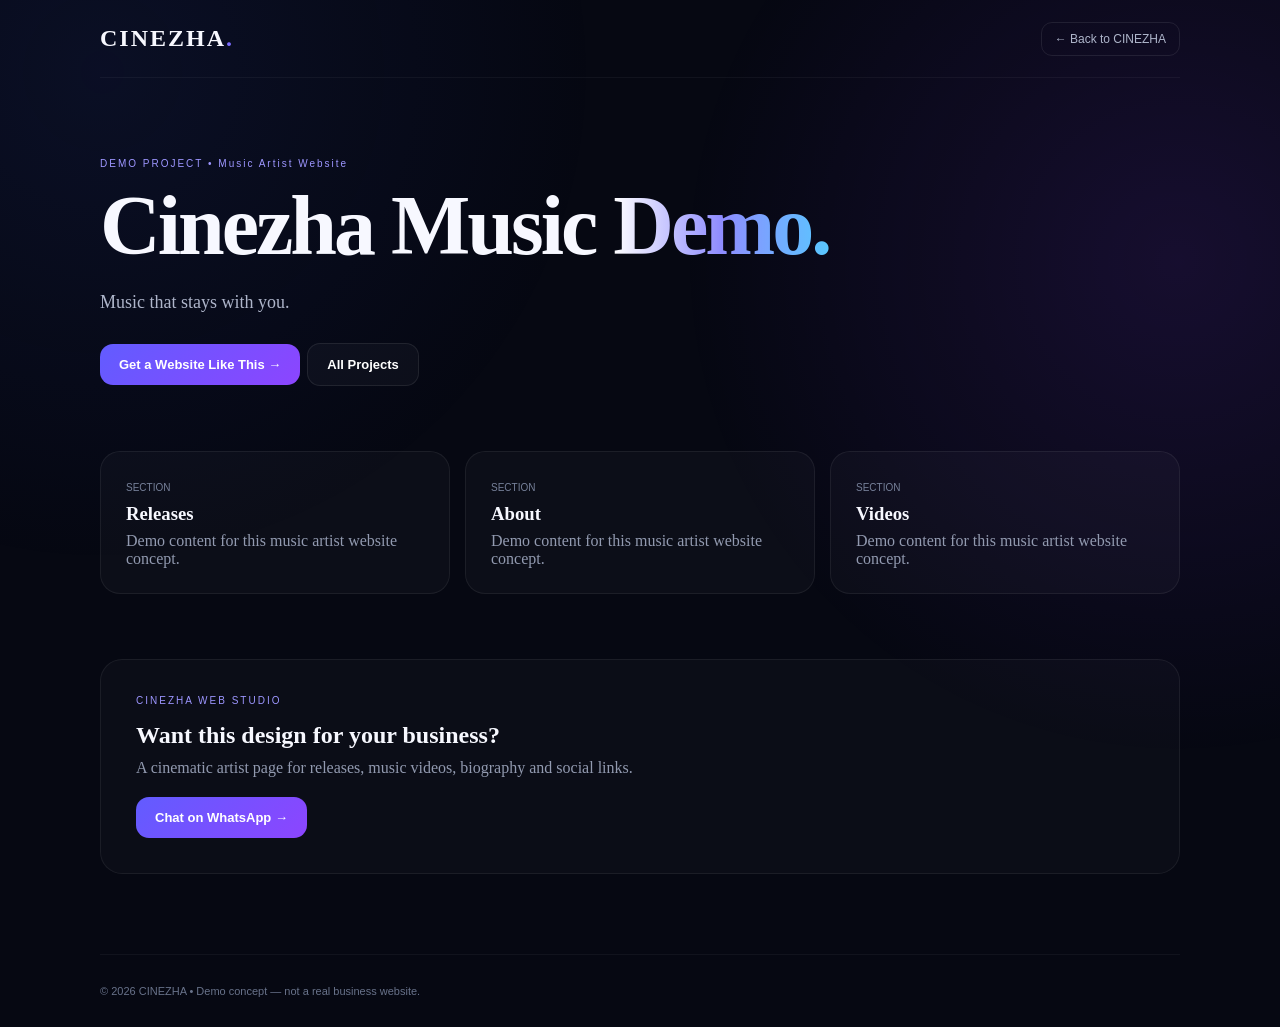
==== demos/cinezha-music.html @ 202209f2 "Add files via upload" ====
<!DOCTYPE html>
<html lang="en"><head><meta charset="UTF-8"><meta name="viewport" content="width=device-width,initial-scale=1">
<title>Cinezha Music — CINEZHA Demo</title>
<style>
*{box-sizing:border-box;margin:0;padding:0}body{font-family:inherit;background:#060812;color:#f7f8ff;min-height:100vh}
body:before{content:"";position:fixed;inset:-20%;z-index:-1;background:radial-gradient(circle at 20% 20%,#283da522,transparent 28%),radial-gradient(circle at 80% 35%,#8b38ff20,transparent 30%)}
.wrap{width:min(1080px,92%);margin:auto}header{height:78px;display:flex;align-items:center;justify-content:space-between;border-bottom:1px solid #ffffff0c}
.logo{font-size:24px;font-weight:900;letter-spacing:2px}.logo span{color:#7c6cff}
.back{font-family:Inter,Arial,sans-serif;color:#aeb5ca;text-decoration:none;font-size:12px;border:1px solid #ffffff16;padding:9px 13px;border-radius:11px}
main{padding:80px 0}.tag{font-family:Inter,Arial,sans-serif;color:#9d96ff;font-size:10px;letter-spacing:2px;margin-bottom:16px}
h1{font-size:clamp(48px,9vw,84px);line-height:.98;letter-spacing:-3px;max-width:850px}
.gradient{background:linear-gradient(90deg,#fff,#8f8cff,#59c7ff);-webkit-background-clip:text;color:transparent}
.lead{font-size:18px;color:#aeb5ca;max-width:620px;margin:25px 0 30px}
.btn{display:inline-block;padding:13px 19px;border-radius:13px;text-decoration:none;font-family:Inter,Arial,sans-serif;font-weight:700;font-size:13px;margin-right:7px}
.primary{background:linear-gradient(135deg,#625cff,#8c45ff);color:#fff}.secondary{background:#ffffff08;border:1px solid #ffffff15;color:#fff}
.grid{display:grid;grid-template-columns:repeat(3,1fr);gap:15px;margin-top:65px}.card{padding:25px;border-radius:20px;border:1px solid #ffffff10;background:#ffffff07}
.card span{font-family:Inter,Arial,sans-serif;color:#77819a;font-size:10px}.card h3{margin-top:8px}
footer{padding:30px 0;color:#68728a;font-family:Inter,Arial,sans-serif;font-size:11px;border-top:1px solid #ffffff0c}
@media(max-width:700px){main{padding:55px 0}.grid{grid-template-columns:1fr}h1{letter-spacing:-2px}}
</style></head>
<body><header class="wrap"><div class="logo">CINEZHA<span>.</span></div><a class="back" href="../index.html">← Back to CINEZHA</a></header>
<main class="wrap"><div class="tag">DEMO PROJECT • Music Artist Website</div><h1>Cinezha Music <span class="gradient">Demo.</span></h1>
<p class="lead">Music that stays with you.</p><a class="btn primary" href="#contact">Get a Website Like This →</a><a class="btn secondary" href="../index.html#work">All Projects</a>
<div class="grid"><div class="card"><span>SECTION</span><h3>Releases</h3><p style="color:#929ab0;margin-top:7px">Demo content for this music artist website concept.</p></div><div class="card"><span>SECTION</span><h3>About</h3><p style="color:#929ab0;margin-top:7px">Demo content for this music artist website concept.</p></div><div class="card"><span>SECTION</span><h3>Videos</h3><p style="color:#929ab0;margin-top:7px">Demo content for this music artist website concept.</p></div></div>
<section id="contact" style="margin-top:65px;padding:35px;border:1px solid #ffffff10;border-radius:22px;background:#ffffff06">
<div class="tag">CINEZHA WEB STUDIO</div><h2>Want this design for your business?</h2><p style="color:#929ab0;margin:10px 0 20px">A cinematic artist page for releases, music videos, biography and social links.</p>
<a class="btn primary" href="https://wa.me/916385834963?text=Hi%20Cinezha%2C%20I%20liked%20the%20Cinezha Music%20demo%20and%20want%20a%20similar%20website" target="_blank">Chat on WhatsApp →</a>
</section></main><footer class="wrap">© 2026 CINEZHA • Demo concept — not a real business website.</footer></body></html>
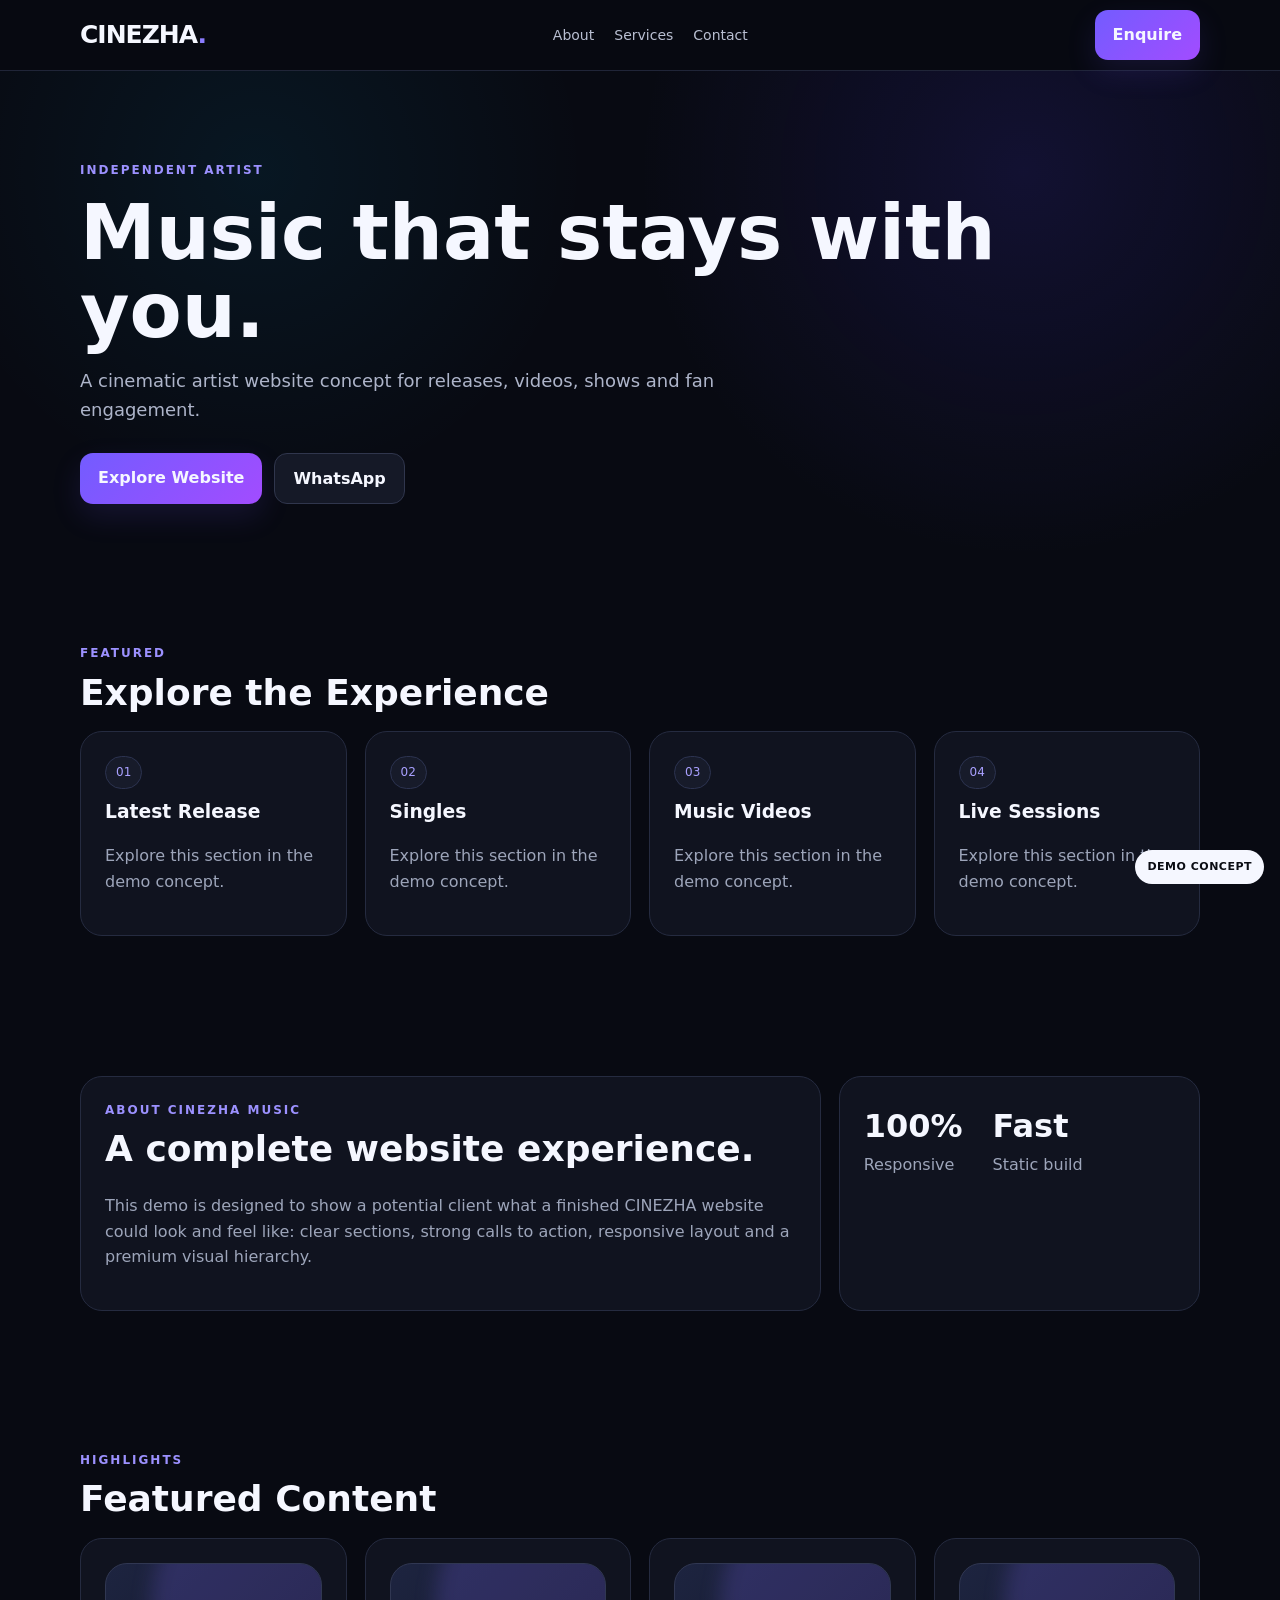
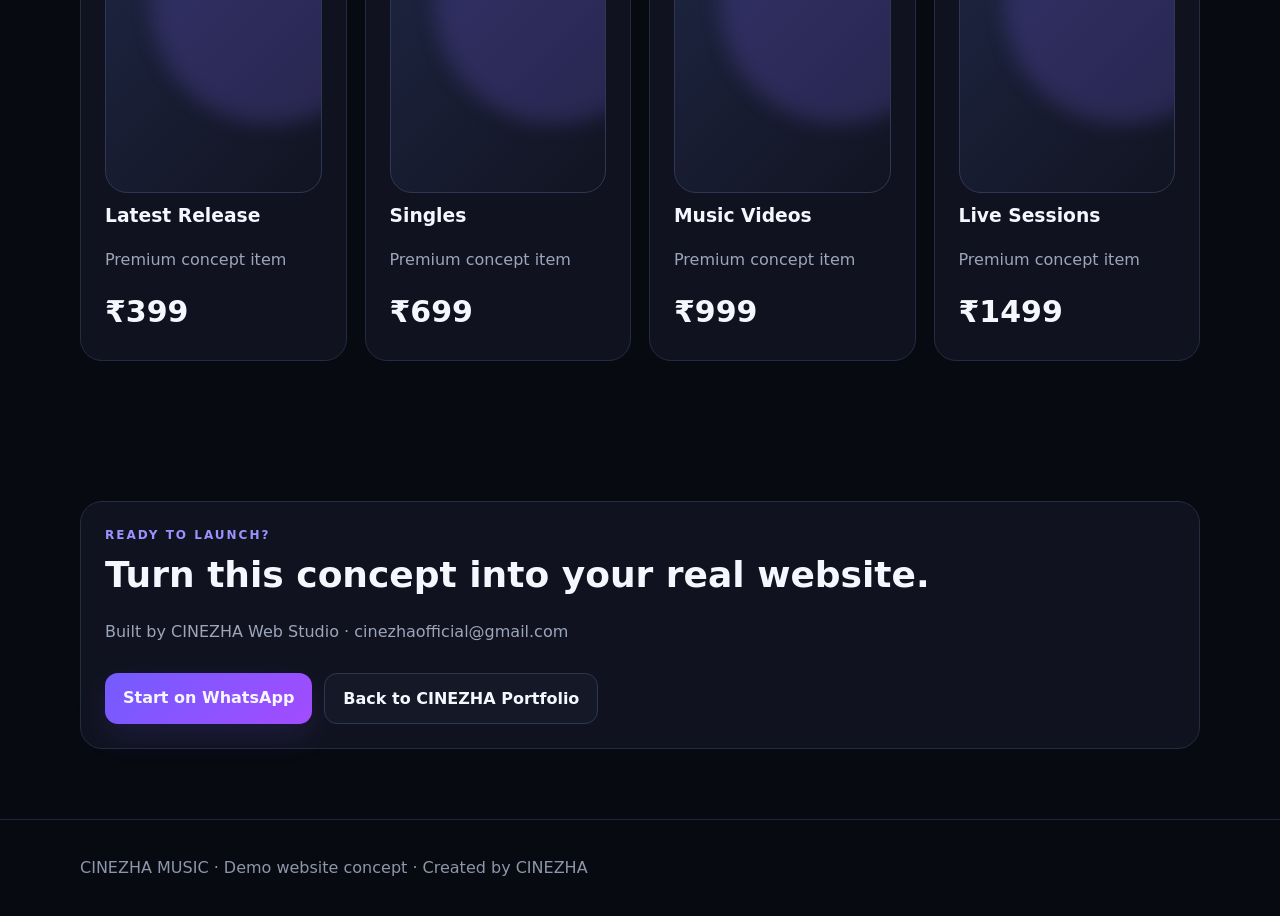
==== commit 6b4b57d3: "Add files via upload" ====
--- a/demos/cinezha-music.html
+++ b/demos/cinezha-music.html
@@ -1,28 +1 @@
-<!DOCTYPE html>
-<html lang="en"><head><meta charset="UTF-8"><meta name="viewport" content="width=device-width,initial-scale=1">
-<title>Cinezha Music — CINEZHA Demo</title>
-<style>
-*{box-sizing:border-box;margin:0;padding:0}body{font-family:inherit;background:#060812;color:#f7f8ff;min-height:100vh}
-body:before{content:"";position:fixed;inset:-20%;z-index:-1;background:radial-gradient(circle at 20% 20%,#283da522,transparent 28%),radial-gradient(circle at 80% 35%,#8b38ff20,transparent 30%)}
-.wrap{width:min(1080px,92%);margin:auto}header{height:78px;display:flex;align-items:center;justify-content:space-between;border-bottom:1px solid #ffffff0c}
-.logo{font-size:24px;font-weight:900;letter-spacing:2px}.logo span{color:#7c6cff}
-.back{font-family:Inter,Arial,sans-serif;color:#aeb5ca;text-decoration:none;font-size:12px;border:1px solid #ffffff16;padding:9px 13px;border-radius:11px}
-main{padding:80px 0}.tag{font-family:Inter,Arial,sans-serif;color:#9d96ff;font-size:10px;letter-spacing:2px;margin-bottom:16px}
-h1{font-size:clamp(48px,9vw,84px);line-height:.98;letter-spacing:-3px;max-width:850px}
-.gradient{background:linear-gradient(90deg,#fff,#8f8cff,#59c7ff);-webkit-background-clip:text;color:transparent}
-.lead{font-size:18px;color:#aeb5ca;max-width:620px;margin:25px 0 30px}
-.btn{display:inline-block;padding:13px 19px;border-radius:13px;text-decoration:none;font-family:Inter,Arial,sans-serif;font-weight:700;font-size:13px;margin-right:7px}
-.primary{background:linear-gradient(135deg,#625cff,#8c45ff);color:#fff}.secondary{background:#ffffff08;border:1px solid #ffffff15;color:#fff}
-.grid{display:grid;grid-template-columns:repeat(3,1fr);gap:15px;margin-top:65px}.card{padding:25px;border-radius:20px;border:1px solid #ffffff10;background:#ffffff07}
-.card span{font-family:Inter,Arial,sans-serif;color:#77819a;font-size:10px}.card h3{margin-top:8px}
-footer{padding:30px 0;color:#68728a;font-family:Inter,Arial,sans-serif;font-size:11px;border-top:1px solid #ffffff0c}
-@media(max-width:700px){main{padding:55px 0}.grid{grid-template-columns:1fr}h1{letter-spacing:-2px}}
-</style></head>
-<body><header class="wrap"><div class="logo">CINEZHA<span>.</span></div><a class="back" href="../index.html">← Back to CINEZHA</a></header>
-<main class="wrap"><div class="tag">DEMO PROJECT • Music Artist Website</div><h1>Cinezha Music <span class="gradient">Demo.</span></h1>
-<p class="lead">Music that stays with you.</p><a class="btn primary" href="#contact">Get a Website Like This →</a><a class="btn secondary" href="../index.html#work">All Projects</a>
-<div class="grid"><div class="card"><span>SECTION</span><h3>Releases</h3><p style="color:#929ab0;margin-top:7px">Demo content for this music artist website concept.</p></div><div class="card"><span>SECTION</span><h3>About</h3><p style="color:#929ab0;margin-top:7px">Demo content for this music artist website concept.</p></div><div class="card"><span>SECTION</span><h3>Videos</h3><p style="color:#929ab0;margin-top:7px">Demo content for this music artist website concept.</p></div></div>
-<section id="contact" style="margin-top:65px;padding:35px;border:1px solid #ffffff10;border-radius:22px;background:#ffffff06">
-<div class="tag">CINEZHA WEB STUDIO</div><h2>Want this design for your business?</h2><p style="color:#929ab0;margin:10px 0 20px">A cinematic artist page for releases, music videos, biography and social links.</p>
-<a class="btn primary" href="https://wa.me/916385834963?text=Hi%20Cinezha%2C%20I%20liked%20the%20Cinezha Music%20demo%20and%20want%20a%20similar%20website" target="_blank">Chat on WhatsApp →</a>
-</section></main><footer class="wrap">© 2026 CINEZHA • Demo concept — not a real business website.</footer></body></html>+<!doctype html><html><head><meta charset="utf-8"><meta name="viewport" content="width=device-width,initial-scale=1"><title>CINEZHA MUSIC — Demo Concept</title><link rel="stylesheet" href="../style.css"></head><body><div class="demo">DEMO CONCEPT</div><nav class="nav"><div class="wrap navin"><a class="brand" href="../index.html">CINEZHA<span>.</span></a><div class="navlinks"><a href="#about">About</a><a href="#services">Services</a><a href="#contact">Contact</a></div><a class="btn" href="https://wa.me/916385834963">Enquire</a><span class="menu">☰</span></div></nav><header class="hero"><div class="wrap"><div class="eyebrow">Independent Artist</div><h1>Music that stays with you.</h1><p>A cinematic artist website concept for releases, videos, shows and fan engagement.</p><div class="actions"><a class="btn" href="#services">Explore Website</a><a class="btn alt" href="https://wa.me/916385834963">WhatsApp</a></div></div></header><section id="services" class="section"><div class="wrap"><div class="eyebrow">Featured</div><h2>Explore the Experience</h2><div class="grid g4"><div class="card"><span class="tag">01</span><h3>Latest Release</h3><p class="muted">Explore this section in the demo concept.</p></div><div class="card"><span class="tag">02</span><h3>Singles</h3><p class="muted">Explore this section in the demo concept.</p></div><div class="card"><span class="tag">03</span><h3>Music Videos</h3><p class="muted">Explore this section in the demo concept.</p></div><div class="card"><span class="tag">04</span><h3>Live Sessions</h3><p class="muted">Explore this section in the demo concept.</p></div></div></div></section><section id="about" class="section"><div class="wrap"><div class="grid g3"><div class="card" style="grid-column:span 2"><div class="eyebrow">About CINEZHA MUSIC</div><h2>A complete website experience.</h2><p class="muted">This demo is designed to show a potential client what a finished CINEZHA website could look and feel like: clear sections, strong calls to action, responsive layout and a premium visual hierarchy.</p></div><div class="card"><div class="stats"><div class="stat"><strong>100%</strong><span class="muted">Responsive</span></div><div class="stat"><strong>Fast</strong><span class="muted">Static build</span></div></div></div></div></div></section><section class="section"><div class="wrap"><div class="eyebrow">Highlights</div><h2>Featured Content</h2><div class="grid g4"><div class="card"><div class="visual"></div><h3>Latest Release</h3><p class="muted">Premium concept item</p><div class="price">₹399</div></div><div class="card"><div class="visual"></div><h3>Singles</h3><p class="muted">Premium concept item</p><div class="price">₹699</div></div><div class="card"><div class="visual"></div><h3>Music Videos</h3><p class="muted">Premium concept item</p><div class="price">₹999</div></div><div class="card"><div class="visual"></div><h3>Live Sessions</h3><p class="muted">Premium concept item</p><div class="price">₹1499</div></div></div></div></section><section id="contact" class="section"><div class="wrap"><div class="card"><div class="eyebrow">Ready to launch?</div><h2>Turn this concept into your real website.</h2><p class="muted">Built by CINEZHA Web Studio · cinezhaofficial@gmail.com</p><div class="actions"><a class="btn" href="https://wa.me/916385834963">Start on WhatsApp</a><a class="btn alt" href="../index.html">Back to CINEZHA Portfolio</a></div></div></div></section><footer class="footer"><div class="wrap">CINEZHA MUSIC · Demo website concept · Created by CINEZHA</div></footer></body></html>
--- a/style.css
+++ b/style.css
@@ -0,0 +1 @@
+*{box-sizing:border-box}html{scroll-behavior:smooth}body{margin:0;font-family:system-ui,-apple-system,BlinkMacSystemFont,'Segoe UI',sans-serif;background:#080a12;color:#f5f7ff;line-height:1.6}a{text-decoration:none;color:inherit}.wrap{width:min(1120px,92%);margin:auto}.nav{position:sticky;top:0;z-index:10;background:rgba(8,10,18,.82);backdrop-filter:blur(14px);border-bottom:1px solid #202538}.navin{height:70px;display:flex;align-items:center;justify-content:space-between}.brand{font-size:25px;font-weight:800;letter-spacing:-1px}.brand span{color:#8b7cff}.navlinks{display:flex;gap:20px;font-size:14px;color:#b9bfd2}.btn{display:inline-flex;padding:12px 18px;border-radius:13px;background:linear-gradient(135deg,#735cff,#a24cff);font-weight:700;box-shadow:0 12px 30px #6d55ff22}.btn.alt{background:#151927;border:1px solid #30364d;box-shadow:none}.hero{padding:90px 0 70px;background:radial-gradient(circle at 80% 20%,#553dff22,transparent 35%),radial-gradient(circle at 20% 20%,#00c2ff12,transparent 30%)}.eyebrow{color:#9c91ff;text-transform:uppercase;letter-spacing:2px;font-size:12px;font-weight:800}.hero h1{font-size:clamp(42px,7vw,76px);line-height:1.02;margin:14px 0}.hero p{max-width:680px;color:#aeb5ca;font-size:18px}.actions{display:flex;gap:12px;flex-wrap:wrap;margin-top:28px}.grid{display:grid;gap:18px}.g3{grid-template-columns:repeat(3,1fr)}.g4{grid-template-columns:repeat(4,1fr)}.card{background:#10131f;border:1px solid #252b40;border-radius:22px;padding:24px}.card h3{margin:8px 0}.muted{color:#9da5ba}.section{padding:70px 0}.section h2{font-size:36px;margin:0 0 10px}.tag{display:inline-block;padding:6px 10px;border-radius:999px;background:#171b2a;border:1px solid #2c3350;color:#a9a0ff;font-size:12px}.price{font-size:30px;font-weight:800}.visual{height:230px;border-radius:22px;background:linear-gradient(135deg,#1d2440,#111421);border:1px solid #303752;position:relative;overflow:hidden}.visual:after{content:'';position:absolute;width:240px;height:240px;border-radius:50%;right:-70px;top:-80px;background:#8068ff33;filter:blur(10px)}.stats{display:flex;gap:30px;flex-wrap:wrap}.stat strong{font-size:32px;display:block}.footer{padding:35px 0;border-top:1px solid #202538;color:#8f96aa}.demo{position:fixed;right:16px;bottom:16px;z-index:20;background:#f5f7ff;color:#0a0c13;padding:8px 12px;border-radius:999px;font-size:11px;font-weight:900;letter-spacing:.5px}.menu{display:none}@media(max-width:760px){.navlinks{display:none}.menu{display:block}.g3,.g4{grid-template-columns:1fr}.hero{padding:65px 0 50px}.section{padding:52px 0}.hero p{font-size:16px}.navin{height:62px}}
